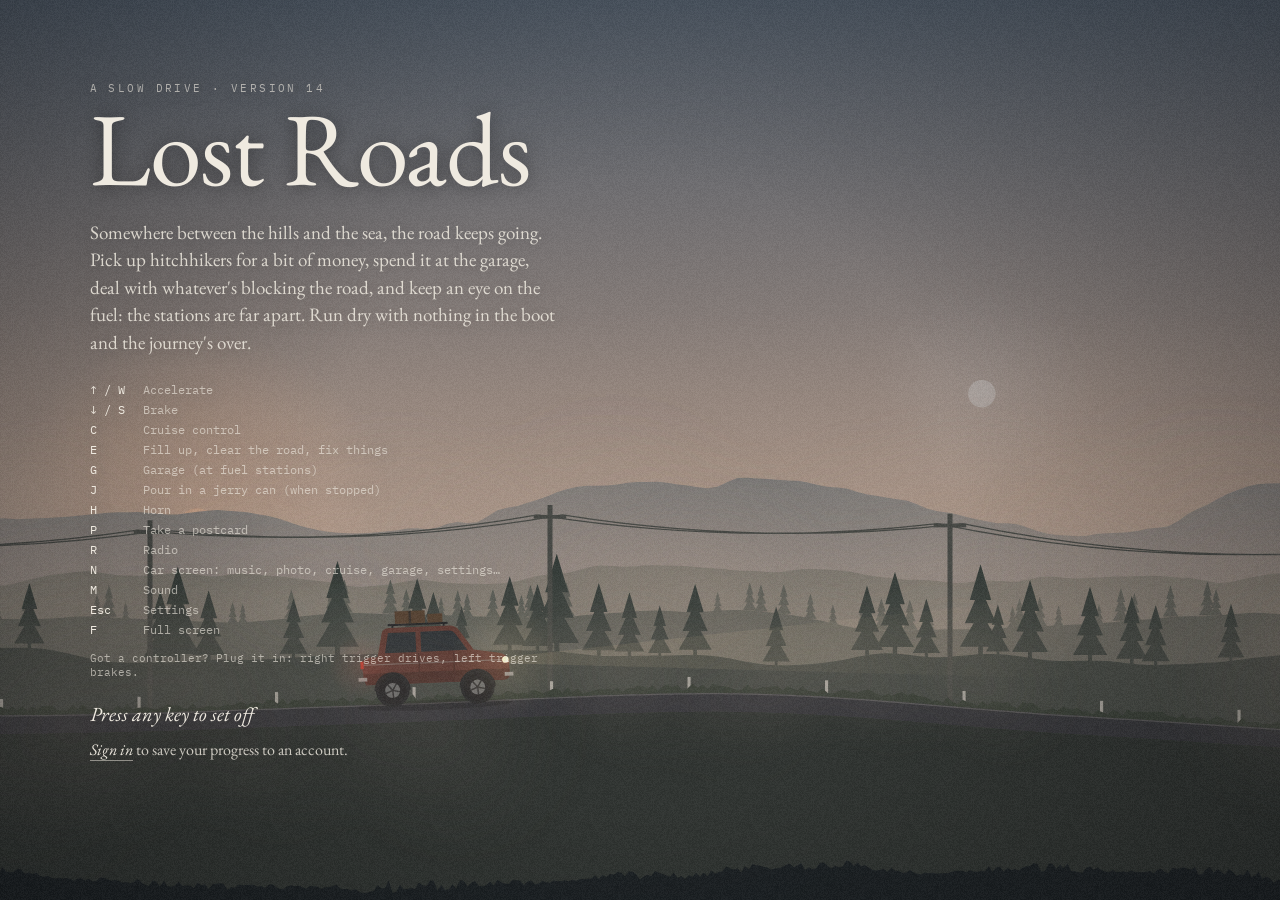
==== index.html @ 3a545d9d "Add files via upload" ====
<!doctype html>
<html lang="en">
<head>
  <meta charset="utf-8">
  <meta name="viewport" content="width=device-width, initial-scale=1, viewport-fit=cover">
  <title>Lost Roads</title>
  <meta name="description" content="A slow drive through the fog. No timer, no finish line.">
  <meta name="theme-color" content="#1b2026">
  <link rel="icon" href="favicon.svg" type="image/svg+xml">
  <link rel="apple-touch-icon" href="icons/icon-180.png">
  <link rel="manifest" href="manifest.webmanifest">
  <meta name="mobile-web-app-capable" content="yes">
  <meta name="apple-mobile-web-app-capable" content="yes">
  <meta name="apple-mobile-web-app-status-bar-style" content="black-translucent">
  <meta name="apple-mobile-web-app-title" content="Lost Roads">
  <meta name="format-detection" content="telephone=no">
  <link rel="preconnect" href="https://fonts.googleapis.com">
  <link rel="preconnect" href="https://fonts.gstatic.com" crossorigin>
  <link href="https://fonts.googleapis.com/css2?family=EB+Garamond:ital,wght@0,400;0,500;1,400&family=IBM+Plex+Mono:wght@400;500&display=swap" rel="stylesheet">
  <link rel="stylesheet" href="css/style.css?v=14">
</head>
<body class="game">
  <canvas id="scene" aria-label="A car driving along a foggy road"></canvas>
  <div id="flash"></div>

  <header class="hud hud-top">
    <div class="where">
      <div id="place" class="place"></div>
      <div id="region" class="meta"></div>
      <div id="passenger" class="meta passenger"></div>
    </div>
    <div class="odo">
      <button type="button" id="screenBtn" class="hud-link">Music</button>
      <button type="button" id="settingsBtn" class="hud-link">Settings</button>
    </div>
  </header>

  <footer class="hud hud-bottom">
    <div class="gauges">
      <div class="speedo" id="speedo" aria-label="Speedometer">
        <svg viewBox="0 0 120 120" aria-hidden="true">
          <circle cx="60" cy="60" r="57" class="sp-face"/>
          <g id="spTicks"></g>
          <text x="60" y="44" class="sp-unit">MPH</text>
          <text x="60" y="103" class="sp-cruise" id="spCruise">CRUISE</text>
          <g id="spNeedle"><line x1="60" y1="66" x2="60" y2="14" class="sp-needle"/></g>
          <circle cx="60" cy="60" r="4.5" class="sp-hub"/>
        </svg>
        <div class="odo-window" id="odo" aria-label="Odometer, miles"></div>
        <span id="speed" class="sr-only">0 mph</span>
        <span id="speedLabel" class="sr-only"></span>
        <span id="km" class="sr-only"></span>
      </div>
      <div class="gauge">
        <span class="meta">Fuel</span>
        <span class="bar"><i id="fuel"></i></span>
        <span id="nextFuel" class="sub"></span>
      </div>
      <div class="gauge">
        <span class="meta">Jerry cans</span>
        <span id="cans" class="cans"></span>
      </div>
      <div class="gauge">
        <span class="meta">Money</span>
        <span id="money" class="num">&pound;0</span>
      </div>
    </div>
    <div id="prompt" class="prompt"></div>
    <nav class="links">
      <a href="album.html" id="albumLink">Album</a>
      <a href="leaderboard.html" id="boardLink">Leaderboard</a>
      <button type="button" id="radioBtn">Radio off</button>
      <button type="button" id="soundBtn">Sound on</button>
    </nav>
  </footer>

  <section id="intro">
    <p class="kicker">A slow drive · Version 14</p>
    <h1>Lost Roads</h1>
    <p class="lede">Somewhere between the hills and the sea, the road keeps going. Pick up hitchhikers for a bit of money, spend it at the garage, deal with whatever's blocking the road, and keep an eye on the fuel: the stations are far apart. Run dry with nothing in the boot and the journey's over.</p>
    <dl class="keys touch-keys">
      <dt>Drive</dt><dd>Hold to go</dd>
      <dt>Brake</dt><dd>Hold to slow down</dd>
      <dt>Car screen</dt><dd>Music, photos, cruise, horn, settings and more</dd>
      <dt>Stop</dt><dd>Next to a hitchhiker to give them a lift</dd>
    </dl>
    <dl class="keys desk-keys">
      <dt>&uarr; / W</dt><dd>Accelerate</dd>
      <dt>&darr; / S</dt><dd>Brake</dd>
      <dt>C</dt><dd>Cruise control</dd>
      <dt>E</dt><dd>Fill up, clear the road, fix things</dd>
      <dt>G</dt><dd>Garage (at fuel stations)</dd>
      <dt>J</dt><dd>Pour in a jerry can (when stopped)</dd>
      <dt>H</dt><dd>Horn</dd>
      <dt>P</dt><dd>Take a postcard</dd>
      <dt>R</dt><dd>Radio</dd>
      <dt>N</dt><dd>Car screen: music, photo, cruise, garage, settings…</dd>
      <dt>M</dt><dd>Sound</dd>
      <dt>Esc</dt><dd>Settings</dd>
      <dt>F</dt><dd>Full screen</dd>
    </dl>
    <p class="gamepad-note desk-only">Got a controller? Plug it in: right trigger drives, left trigger brakes.</p>
    <p class="go"><span class="desktop-only">Press any key to set off</span><span class="touch-only">Tap to set off</span></p>
    <p id="resume" class="meta"></p>
    <p class="intro-acct" id="introAcct"></p>
    <p class="rotate-hint">Turn your phone sideways for a wider view of the road.</p>
  </section>

  <div id="touch" aria-hidden="true">
    <button type="button" data-act="brake">Brake</button>
    <div class="mid">
      <button type="button" data-act="action" class="small wide" hidden>Use can</button>
      <button type="button" data-act="action2" class="small wide" hidden>Garage</button>
    </div>
    <button type="button" data-act="go">Drive</button>
  </div>


  <div id="spotifyDock" aria-label="Spotify player">
    <div class="dock-head"><span class="meta">Radio · Spotify</span><button type="button" id="dockHide" class="dock-btn">Hide</button></div>
    <div id="spotifyEmbed"></div>
  </div>

  <button type="button" id="carplayBtn" class="carplay-side" aria-label="Open the car screen">
    <svg viewBox="0 0 24 24" aria-hidden="true"><rect x="4" y="4" width="6.5" height="6.5" rx="1.6"/><rect x="13.5" y="4" width="6.5" height="6.5" rx="1.6"/><rect x="4" y="13.5" width="6.5" height="6.5" rx="1.6"/><rect x="13.5" y="13.5" width="6.5" height="6.5" rx="1.6"/></svg>
    <span>Car screen</span>
  </button>

  <div id="carScreen" aria-hidden="true"></div>

  <aside id="settings" aria-hidden="true">
    <div class="sheet" role="dialog" aria-modal="true" aria-labelledby="settingsTitle">
      <header class="sheet-head">
        <div>
          <p class="kicker">Pulled over</p>
          <h2 id="settingsTitle">Settings</h2>
        </div>
        <button type="button" id="closeSettings" class="link">Back to the road</button>
      </header>


      <section id="accountSection">
        <h3>Account</h3>
        <div id="acctOut">
          <p class="note lead">Sign in to keep your progress and postcards safe, carry on from any phone or computer, and get your furthest journey on the <a href="leaderboard.html">leaderboard</a>.</p>
          <form id="acctForm" autocomplete="on">
            <label class="field"><span class="meta">Username</span><span class="field-row"><input type="text" id="acctUser" name="username" autocomplete="username" autocapitalize="none" spellcheck="false" maxlength="20"></span></label>
            <label class="field"><span class="meta">Password</span><span class="field-row"><input type="password" id="acctPass" name="password" autocomplete="current-password" maxlength="200"></span></label>
            <div class="acct-actions">
              <button type="submit" id="acctSignIn" class="link">Sign in</button>
              <button type="button" id="acctCreate" class="link">Create account</button>
            </div>
          </form>
          <p class="note error" id="acctError"></p>
          <p class="note small">There's no email address, so a forgotten password can't be reset. Pick one you'll remember.</p>
        </div>
        <div id="acctIn">
          <p class="acct-name">Signed in as <em id="acctName"></em></p>
          <p class="note" id="acctStatus">Your progress saves to your account automatically.</p>
          <div class="acct-actions">
            <a href="leaderboard.html" class="link">Leaderboard</a>
            <button type="button" id="acctSave" class="link">Save now</button>
            <button type="button" id="acctSignOut" class="link">Sign out</button>
          </div>
        </div>
      </section>
      <section>
        <h3>Engine</h3>
        <div class="choices" id="engineChoices">
          <label><input type="radio" name="engine" value="petrol"><span class="name">Old petrol</span><span class="desc">The estate's own four-cylinder. Warm, a little tired.</span></label>
          <label><input type="radio" name="engine" value="diesel"><span class="name">Farm diesel</span><span class="desc">A low clatter, like a Land Rover on a cold morning.</span></label>
          <label><input type="radio" name="engine" value="twostroke"><span class="name">Two-stroke</span><span class="desc">Thin and buzzy, like a moped that's been pushed too hard.</span></label>
          <label><input type="radio" name="engine" value="electric"><span class="name">Electric</span><span class="desc">A soft rising whine. Silent when you stop.</span></label>
          <label><input type="radio" name="engine" value="off"><span class="name">No engine</span><span class="desc">Just the road, the wind and the rain.</span></label>
        </div>
        <label class="slider"><span class="meta">Engine volume</span><input type="range" id="engineVol" min="0" max="1" step="0.05"></label>
      </section>

      <section>
        <h3>Radio</h3>
        <div class="choices" id="radioChoices">
          <label><input type="radio" name="radio" value="off"><span class="name">Off</span><span class="desc">Nothing playing.</span></label>
          <label><input type="radio" name="radio" value="builtin"><span class="name">Car radio</span><span class="desc">Slow, hazy chords that drift along with you.</span></label>
          <label><input type="radio" name="radio" value="spotify"><span class="name">A Spotify link</span><span class="desc">Paste any playlist, album or song. Works for everyone.</span></label>
          <label><input type="radio" name="radio" value="account"><span class="name">Your Spotify account</span><span class="desc">Connect Spotify Premium and pick music on the car screen.</span></label>
        </div>
        <div id="accountRadioBox">
          <p class="note" id="spAcctText"></p>
          <div class="acct-actions">
            <button type="button" id="spOpenScreen" class="link">Open car screen</button>
            <button type="button" id="spDisconnect" class="link">Disconnect Spotify</button>
          </div>
        </div>
        <div id="spotifyBox">
          <label class="field">
            <span class="meta">Spotify link</span>
            <span class="field-row">
              <input type="text" id="spotifyLink" inputmode="url" autocomplete="off" spellcheck="false" placeholder="https://open.spotify.com/playlist/...">
              <button type="button" id="spotifyLoad" class="link">Play</button>
            </span>
          </label>
          <p class="note">In Spotify, open a playlist, album or song, choose <em>Share</em> and then <em>Copy link</em>, and paste it here. If you're logged in to Spotify in this browser you'll usually hear full songs. If not, Spotify plays 30-second previews. If nothing starts, press play on the Spotify player.</p>
          <p class="note error" id="spotifyError"></p>
        </div>
        <label class="slider" id="radioVolRow"><span class="meta">Car radio volume</span><input type="range" id="radioVol" min="0" max="1" step="0.05"></label>
      </section>

      <section id="rainSection">
        <h3>Rain</h3>
        <div class="choices" id="rainChoices">
          <label><input type="radio" name="rain" value="patter"><span class="name">Gentle patter</span><span class="desc">Soft, steady and close by, like rain on a tent.</span></label>
          <label><input type="radio" name="rain" value="downpour"><span class="name">Heavy downpour</span><span class="desc">Deep and roaring, with fat drops hitting the glass.</span></label>
          <label><input type="radio" name="rain" value="roof"><span class="name">Rain on the roof</span><span class="desc">Hollow drumming on the car roof, close and cosy.</span></label>
          <label><input type="radio" name="rain" value="off"><span class="name">No rain sound</span><span class="desc">You'll still see it.</span></label>
        </div>
        <label class="slider"><span class="meta">Rain volume</span><input type="range" id="rainVol" min="0" max="1" step="0.05"></label>
        <p class="note small">Choosing a style plays a short preview, even when it isn't raining.</p>
      </section>

      <section id="displaySection">
        <h3>Display</h3>
        <label class="check"><input type="checkbox" id="fullscreenToggle"><span class="name">Full screen</span><span class="desc">Hide the browser around the game.</span></label>
        <label class="check"><input type="checkbox" id="lowPower"><span class="name">Battery saver</span><span class="desc">Draws at a lower resolution with less rain. Smoother on older phones.</span></label>
        <p class="note small install-tip">On iPhone, tap <em>Share</em> then <em>Add to Home Screen</em> to play full screen like an app.</p>
      </section>

      <section>
        <h3>Sound</h3>
        <label class="check"><input type="checkbox" id="soundAll"><span class="name">Game sound on</span><span class="desc">Engine, road, rain and the car radio. Spotify has its own volume on its player.</span></label>
      </section>
    </div>
  </aside>

  <div id="caption" aria-live="polite"></div>

  <div id="minigame" aria-hidden="true"></div>

  <aside id="garage" aria-hidden="true">
    <div class="g-card" role="dialog" aria-labelledby="garageTitle">
      <header class="g-head">
        <div>
          <p class="kicker">Fuel station</p>
          <h2 id="garageTitle">The garage</h2>
        </div>
        <p class="g-money"><span class="meta">Money</span> <span id="garageMoney"></span></p>
      </header>
      <div id="garageList"></div>
      <button type="button" id="garageClose" class="link g-close">Back to the road</button>
    </div>
  </aside>

  <section id="gameover" aria-live="assertive">
    <div class="over-inner">
      <p class="kicker">End of the road</p>
      <h2>Out of fuel</h2>
      <p id="overText" class="over-text"></p>
      <dl id="overStats" class="over-stats"></dl>
      <button type="button" id="restartBtn" class="over-btn">Start a new journey</button>
      <a href="leaderboard.html" class="over-link" id="overBoard">See the leaderboard</a>
      <p class="meta over-note">Your postcards stay in your album.</p>
    </div>
  </section>

  <div id="toast" role="status" aria-live="polite"></div>

  <script src="js/shared.js?v=14"></script>
  <script src="js/audio.js?v=14"></script>
  <script src="js/spotify.js?v=14"></script>
  <script src="js/account.js?v=14"></script>
  <script src="js/spotify-config.js?v=14"></script>
  <script src="js/spotify-account.js?v=14"></script>
  <script src="js/carscreen.js?v=14"></script>
  <script src="js/minigames.js?v=14"></script>
  <script src="js/game.js?v=14"></script>
</body>
</html>
---- css/style.css ----
:root {
  --paper: #ebe5d8;
  --ink: #2a2824;
  --ink-soft: #6d6556;
  --light: #efeae0;
  --light-soft: rgba(239, 234, 224, 0.62);
  --serif: "EB Garamond", Georgia, "Times New Roman", serif;
  --mono: "IBM Plex Mono", ui-monospace, Menlo, Consolas, monospace;
}

* { box-sizing: border-box; }

html, body { margin: 0; height: 100%; }

body {
  font-family: var(--serif);
  -webkit-font-smoothing: antialiased;
}

/* ------------------------------------------------------------------ */
/* Game                                                                */
/* ------------------------------------------------------------------ */

body.game {
  background: #1b2026;
  color: var(--light);
  overflow: hidden;
  user-select: none;
  -webkit-user-select: none;
  touch-action: none;
}

#scene {
  position: fixed;
  inset: 0;
  display: block;
}

.meta {
  font-family: var(--mono);
  font-size: 11px;
  letter-spacing: 0.14em;
  text-transform: uppercase;
  color: var(--light-soft);
}

.num {
  font-family: var(--mono);
  font-size: 15px;
  letter-spacing: 0.02em;
}

.hud {
  position: fixed;
  left: 0;
  right: 0;
  display: flex;
  justify-content: space-between;
  gap: 24px;
  padding: max(22px, env(safe-area-inset-top)) 32px 22px;
  pointer-events: none;
  text-shadow: 0 1px 12px rgba(0, 0, 0, 0.35);
  opacity: 0;
  transition: opacity 1.2s ease 0.3s;
}

body.driving .hud { opacity: 1; }

.hud-top { top: 0; align-items: flex-start; }

.hud-bottom {
  bottom: 0;
  align-items: flex-end;
  padding-bottom: max(22px, env(safe-area-inset-bottom));
}

.place {
  font-size: 30px;
  font-style: italic;
  line-height: 1.1;
  margin-bottom: 4px;
}

.place.show { animation: arrive 2.4s ease both; }

@keyframes arrive {
  from { opacity: 0; transform: translateY(4px); filter: blur(3px); }
  to { opacity: 1; transform: none; filter: none; }
}

.odo {
  display: flex;
  flex-direction: column;
  align-items: flex-end;
  gap: 4px;
}

.gauges { display: flex; gap: 34px; }

.gauge { display: flex; flex-direction: column; gap: 6px; }

.bar {
  display: block;
  width: 120px;
  height: 3px;
  margin-top: 7px;
  background: rgba(239, 234, 224, 0.2);
}

.bar i {
  display: block;
  height: 100%;
  width: 100%;
  background: var(--light);
  transition: width 0.3s linear;
}

.bar i.low { background: #d98a6a; }

.prompt {
  flex: 1;
  text-align: center;
  font-style: italic;
  font-size: 19px;
  min-height: 1em;
}

.links {
  display: flex;
  gap: 20px;
  pointer-events: auto;
}

.links a,
.links button {
  font: inherit;
  font-family: var(--mono);
  font-size: 11px;
  letter-spacing: 0.14em;
  text-transform: uppercase;
  color: var(--light-soft);
  background: none;
  border: 0;
  padding: 0 0 2px;
  cursor: pointer;
  text-decoration: none;
  border-bottom: 1px solid transparent;
}

.links a:hover,
.links button:hover { color: var(--light); border-bottom-color: currentColor; }

/* Intro */
#intro {
  position: fixed;
  left: clamp(24px, 7vw, 110px);
  top: clamp(36px, 9vh, 110px);
  max-width: 470px;
  text-shadow: 0 1px 18px rgba(0, 0, 0, 0.4);
  transition: opacity 1.4s ease, transform 1.4s ease;
}

body.driving #intro {
  opacity: 0;
  transform: translateY(8px);
  pointer-events: none;
}

.kicker {
  font-family: var(--mono);
  font-size: 11px;
  letter-spacing: 0.22em;
  text-transform: uppercase;
  color: var(--light-soft);
  margin: 0 0 6px;
}

#intro h1 {
  font-weight: 400;
  font-size: clamp(56px, 9vw, 104px);
  line-height: 0.92;
  letter-spacing: -0.01em;
  margin: 0 0 22px;
}

.lede {
  font-size: 19px;
  line-height: 1.45;
  margin: 0 0 26px;
  color: rgba(239, 234, 224, 0.86);
}

.keys {
  display: grid;
  grid-template-columns: auto 1fr;
  gap: 5px 18px;
  margin: 0 0 28px;
  font-family: var(--mono);
  font-size: 12px;
}

.keys dt { color: var(--light); }
.keys dd { margin: 0; color: var(--light-soft); }

.go {
  font-style: italic;
  font-size: 20px;
  margin: 0 0 10px;
  animation: breathe 3.2s ease-in-out infinite;
}

@keyframes breathe { 50% { opacity: 0.45; } }

#resume { text-transform: none; letter-spacing: 0.02em; font-size: 12px; line-height: 1.5; }

.touch-only { display: none; }

/* Touch controls */
#touch { display: none; }

@media (pointer: coarse) {
  .desktop-only { display: none; }
  .touch-only { display: inline; }

  #touch {
    position: fixed;
    left: 0;
    right: 0;
    bottom: 0;
    display: flex;
    justify-content: space-between;
    align-items: flex-end;
    padding: 0 18px max(18px, env(safe-area-inset-bottom));
    opacity: 0;
    transition: opacity 1s ease;
  }

  body.driving #touch { opacity: 1; }

  #touch button {
    font-family: var(--mono);
    font-size: 11px;
    letter-spacing: 0.16em;
    text-transform: uppercase;
    color: var(--light);
    background: rgba(20, 24, 28, 0.18);
    border: 1px solid rgba(239, 234, 224, 0.4);
    border-radius: 50%;
    width: 92px;
    height: 92px;
    touch-action: none;
  }

  #touch button[data-act="photo"] {
    width: 74px;
    height: 74px;
    border-radius: 50%;
    margin-bottom: 9px;
  }

  #touch button:active { background: rgba(239, 234, 224, 0.18); }

  .hud-bottom { bottom: 112px; }
  .hud-bottom .links { display: none; }
  .hud { padding-left: 20px; padding-right: 20px; }
  .place { font-size: 24px; }
  .gauges { gap: 22px; }
  .bar { width: 80px; }
}

/* Flash + toast */
#flash {
  position: fixed;
  inset: 0;
  background: #fff;
  opacity: 0;
  pointer-events: none;
}

#flash.go { animation: flash 0.7s ease-out; }

@keyframes flash { 0% { opacity: 0.55; } 100% { opacity: 0; } }

#toast {
  position: fixed;
  top: 84px;
  left: 50%;
  transform: translate(-50%, -6px);
  font-style: italic;
  font-size: 18px;
  color: var(--light);
  text-shadow: 0 1px 12px rgba(0, 0, 0, 0.5);
  opacity: 0;
  pointer-events: none;
  transition: opacity 0.6s ease, transform 0.6s ease;
  white-space: nowrap;
}

#toast.show { opacity: 1; transform: translate(-50%, 0); }

/* ------------------------------------------------------------------ */
/* Album                                                               */
/* ------------------------------------------------------------------ */

body.album {
  background: var(--paper);
  color: var(--ink);
  min-height: 100%;
}

.album-wrap {
  max-width: 1180px;
  margin: 0 auto;
  padding: 56px 32px 96px;
}

.album-head {
  display: flex;
  justify-content: space-between;
  align-items: flex-end;
  gap: 24px;
  border-bottom: 1px solid rgba(42, 40, 36, 0.25);
  padding-bottom: 22px;
  margin-bottom: 44px;
}

.album-head h1 {
  font-weight: 400;
  font-size: clamp(44px, 6vw, 68px);
  line-height: 1;
  margin: 6px 0 0;
}

.album .kicker { color: var(--ink-soft); }

.album a,
.album button.link {
  font-family: var(--mono);
  font-size: 11px;
  letter-spacing: 0.14em;
  text-transform: uppercase;
  color: var(--ink);
  background: none;
  border: 0;
  padding: 0 0 2px;
  border-bottom: 1px solid rgba(42, 40, 36, 0.35);
  text-decoration: none;
  cursor: pointer;
}

.album a:hover,
.album button.link:hover { border-bottom-color: var(--ink); }

.cards {
  display: grid;
  grid-template-columns: repeat(auto-fill, minmax(320px, 1fr));
  gap: 52px 40px;
}

.card { margin: 0; }

.card img {
  display: block;
  width: 100%;
  height: auto;
  box-shadow: 0 1px 2px rgba(40, 30, 20, 0.18), 0 10px 24px -12px rgba(40, 30, 20, 0.35);
  transition: transform 0.4s ease;
}

.card:nth-child(3n + 1) img { transform: rotate(-0.6deg); }
.card:nth-child(3n + 2) img { transform: rotate(0.4deg); }
.card img:hover { transform: rotate(0deg) translateY(-2px); }

.card figcaption {
  display: flex;
  justify-content: space-between;
  align-items: baseline;
  gap: 12px;
  margin-top: 14px;
}

.card .cap-place { font-style: italic; font-size: 20px; }

.card .cap-actions { display: flex; gap: 16px; }

.empty {
  max-width: 460px;
  font-size: 21px;
  line-height: 1.5;
  color: var(--ink-soft);
}

.empty em { color: var(--ink); }

@media (max-width: 600px) {
  .album-wrap { padding: 36px 20px 72px; }
  .album-head { flex-direction: column; align-items: flex-start; }
  .cards { grid-template-columns: 1fr; }
}

/* ------------------------------------------------------------------ */
/* Settings                                                            */
/* ------------------------------------------------------------------ */

.hud-link {
  pointer-events: none;
  margin-top: 10px;
  font-family: var(--mono);
  font-size: 11px;
  letter-spacing: 0.14em;
  text-transform: uppercase;
  color: var(--light-soft);
  background: none;
  border: 0;
  border-bottom: 1px solid transparent;
  padding: 0 0 2px;
  cursor: pointer;
}

body.driving .hud-link { pointer-events: auto; }

.hud-link:hover { color: var(--light); border-bottom-color: currentColor; }

#settings {
  position: fixed;
  inset: 0;
  z-index: 20;
  display: flex;
  justify-content: flex-end;
  background: rgba(12, 14, 18, 0.35);
  opacity: 0;
  pointer-events: none;
  transition: opacity 0.35s ease;
}

#settings.open { opacity: 1; pointer-events: auto; }

#settings .sheet {
  width: min(460px, 100%);
  height: 100%;
  overflow-y: auto;
  background: var(--paper);
  color: var(--ink);
  padding: 40px 36px 60px;
  transform: translateX(24px);
  transition: transform 0.35s ease;
  user-select: text;
  -webkit-user-select: text;
  touch-action: pan-y;
}

#settings.open .sheet { transform: none; }

.sheet-head {
  display: flex;
  justify-content: space-between;
  align-items: flex-end;
  gap: 16px;
  padding-bottom: 18px;
  border-bottom: 1px solid rgba(42, 40, 36, 0.25);
}

.sheet .kicker { color: var(--ink-soft); }

.sheet h2 {
  font-weight: 400;
  font-size: 44px;
  line-height: 1;
  margin: 4px 0 0;
}

.sheet section {
  padding: 26px 0 8px;
  border-bottom: 1px solid rgba(42, 40, 36, 0.14);
}

.sheet section:last-child { border-bottom: 0; }

.sheet h3 {
  font-family: var(--mono);
  font-weight: 500;
  font-size: 11px;
  letter-spacing: 0.18em;
  text-transform: uppercase;
  color: var(--ink-soft);
  margin: 0 0 12px;
}

.sheet .meta { color: var(--ink-soft); }

.sheet button.link {
  font-family: var(--mono);
  font-size: 11px;
  letter-spacing: 0.14em;
  text-transform: uppercase;
  color: var(--ink);
  background: none;
  border: 0;
  border-bottom: 1px solid rgba(42, 40, 36, 0.35);
  padding: 0 0 2px;
  cursor: pointer;
  white-space: nowrap;
}

.sheet button.link:hover { border-bottom-color: var(--ink); }

.choices { display: flex; flex-direction: column; }

.choices label,
.check {
  display: grid;
  grid-template-columns: 22px 1fr;
  column-gap: 8px;
  padding: 9px 0;
  cursor: pointer;
}

.choices input,
.check input {
  grid-row: span 2;
  margin: 6px 0 0;
  accent-color: #7a3e30;
  width: 15px;
  height: 15px;
}

.choices .name,
.check .name { font-size: 20px; line-height: 1.2; }

.choices .desc,
.check .desc { font-size: 15px; color: var(--ink-soft); line-height: 1.35; }

.choices label:has(input:checked) .name { font-style: italic; }

.slider {
  display: flex;
  align-items: center;
  justify-content: space-between;
  gap: 18px;
  padding: 14px 0 12px;
}

.slider input { flex: 0 0 55%; accent-color: #7a3e30; }

#spotifyBox { display: none; padding: 6px 0 4px 30px; }
#spotifyBox.show { display: block; }

.field { display: block; }

.field-row {
  display: flex;
  align-items: flex-end;
  gap: 14px;
  margin-top: 6px;
}

.field input {
  flex: 1;
  min-width: 0;
  font-family: var(--mono);
  font-size: 13px;
  color: var(--ink);
  background: transparent;
  border: 0;
  border-bottom: 1px solid rgba(42, 40, 36, 0.4);
  padding: 6px 0;
  outline: none;
}

.field input:focus { border-bottom-color: var(--ink); }

.note {
  font-size: 15px;
  line-height: 1.45;
  color: var(--ink-soft);
  margin: 12px 0 0;
}

.note.error { color: #8e3a2a; font-style: italic; min-height: 0; }
.note.error:empty { display: none; }

/* Spotify player that rides along in the corner */
#spotifyDock {
  position: fixed;
  right: 32px;
  bottom: 64px;
  width: 320px;
  z-index: 5;
  display: none;
  transition: transform 0.4s ease, opacity 0.4s ease;
}

body.driving #spotifyDock.show { display: block; }

#spotifyDock.tucked { transform: translateY(calc(100% - 26px)); opacity: 0.85; }
#spotifyDock.tucked #spotifyEmbed { visibility: hidden; }

.dock-head {
  display: flex;
  justify-content: space-between;
  align-items: center;
  margin-bottom: 6px;
  text-shadow: 0 1px 10px rgba(0, 0, 0, 0.4);
}

.dock-btn {
  font-family: var(--mono);
  font-size: 11px;
  letter-spacing: 0.14em;
  text-transform: uppercase;
  color: var(--light-soft);
  background: none;
  border: 0;
  padding: 0;
  cursor: pointer;
}

.dock-btn:hover { color: var(--light); }

#spotifyEmbed iframe { display: block; border: 0; border-radius: 12px; }

@media (pointer: coarse) {
  #spotifyDock {
    left: 16px;
    right: 16px;
    width: auto;
    top: 96px;
    bottom: auto;
  }
  #spotifyDock.tucked { transform: none; }
  #settings .sheet { padding: 28px 22px 48px; }
  .field input { font-size: 16px; }
}


/* ------------------------------------------------------------------ */
/* Phone vs computer                                                   */
/* ------------------------------------------------------------------ */

.touch-keys, .rotate-hint, .install-tip { display: none; }
body.device-touch .touch-keys { display: grid; }
body.device-touch .desk-keys,
body.device-touch .desk-only { display: none; }
body.device-touch.ios .install-tip { display: block; }
body.no-fullscreen label:has(#fullscreenToggle) { display: none; }

.gamepad-note {
  font-family: var(--mono);
  font-size: 11px;
  color: var(--light-soft);
  margin: -14px 0 22px;
}

body.hide-cursor, body.hide-cursor * { cursor: none !important; }

/* computer: roomier HUD on big screens */
@media (min-width: 1600px) and (pointer: fine) {
  .place { font-size: 36px; }
  .num { font-size: 17px; }
  .meta, .links a, .links button, .hud-link { font-size: 12px; }
  .bar { width: 160px; }
}

/* phone: touch controls */
body.device-touch #touch .mid {
  display: flex;
  gap: 12px;
  align-items: flex-end;
  margin-bottom: 9px;
}
body.device-touch #touch button.small {
  width: 64px;
  height: 64px;
  font-size: 10px;
}
body.device-touch #touch button.on {
  background: rgba(239, 234, 224, 0.85);
  color: #1b2026;
}

/* phone held upright */
@media (pointer: coarse) and (orientation: portrait) {
  body.device-touch .rotate-hint {
    display: block;
    font-style: italic;
    font-size: 16px;
    color: var(--light-soft);
    margin-top: 18px;
  }
  #intro { top: max(36px, env(safe-area-inset-top)); left: 24px; right: 24px; }
  #intro h1 { font-size: 64px; }
  .lede { font-size: 17px; }
}

/* phone on its side: short screen, controls at the edges */
@media (pointer: coarse) and (orientation: landscape) and (max-height: 520px) {
  #intro {
    top: max(16px, env(safe-area-inset-top));
    left: max(28px, env(safe-area-inset-left));
    max-width: 60vw;
  }
  #intro h1 { font-size: 52px; margin-bottom: 10px; }
  .lede { font-size: 15px; margin-bottom: 12px; }
  .touch-keys { margin-bottom: 12px; }
  .kicker { margin-bottom: 2px; }
  #touch {
    padding-left: max(18px, env(safe-area-inset-left));
    padding-right: max(18px, env(safe-area-inset-right));
  }
  #touch button { width: 84px; height: 84px; }
  body.device-touch #touch button.small { width: 56px; height: 56px; }
  .hud { padding-left: max(20px, env(safe-area-inset-left)); padding-right: max(20px, env(safe-area-inset-right)); }
  .hud-top { padding-top: 12px; }
  .place { font-size: 20px; }
  .hud-bottom {
    top: 64px;
    bottom: auto;
    padding-top: 0;
    padding-bottom: 0;
    align-items: flex-start;
  }
  .gauges { gap: 22px; }
  #spotifyDock { top: 70px; left: auto; right: max(20px, env(safe-area-inset-right)); width: 300px; }
  #toast { top: 54px; font-size: 15px; }
}

/* ------------------------------------------------------------------ */
/* Account                                                             */
/* ------------------------------------------------------------------ */

#acctIn { display: none; }
body.signed-in #acctIn { display: block; }
body.signed-in #acctOut { display: none; }

.note.lead { margin: 0 0 6px; color: var(--ink); }
.note.small { font-size: 13px; }

#acctForm .field { margin-top: 12px; }
#acctForm .field input { font-size: 16px; }

.acct-actions {
  display: flex;
  gap: 22px;
  margin: 18px 0 4px;
}

.acct-actions button[disabled] { opacity: 0.4; cursor: default; }

.acct-name { font-size: 22px; margin: 0 0 4px; }

.intro-acct {
  font-size: 16px;
  color: rgba(239, 234, 224, 0.82);
  margin: 6px 0 0;
}

.intro-acct button {
  font: inherit;
  font-style: italic;
  color: var(--light);
  background: none;
  border: 0;
  border-bottom: 1px solid rgba(239, 234, 224, 0.5);
  padding: 0;
  cursor: pointer;
}


/* ------------------------------------------------------------------ */
/* Car screen                                                          */
/* ------------------------------------------------------------------ */

#accountRadioBox { display: none; padding: 4px 0 6px 30px; }
#accountRadioBox.show { display: block; }

#carScreen {
  --cs-bg: #111316;
  --cs-panel: #1a1d21;
  --cs-line: rgba(255, 255, 255, 0.08);
  --cs-text: #eef0f2;
  --cs-soft: rgba(238, 240, 242, 0.55);
  --cs-accent: #e8b27a;
  position: fixed;
  inset: 0;
  z-index: 15;
  display: flex;
  align-items: center;
  justify-content: flex-end;
  padding: 24px 32px 90px;
  pointer-events: none;
  opacity: 0;
  transition: opacity 0.3s ease;
  font-family: -apple-system, BlinkMacSystemFont, "Segoe UI", system-ui, Roboto, sans-serif;
  color: var(--cs-text);
  user-select: none;
  -webkit-user-select: none;
}

#carScreen.open { opacity: 1; }
#carScreen.open .cs-frame { pointer-events: auto; transform: none; }

.cs-frame {
  width: min(640px, 100%);
  height: min(380px, 100%);
  display: flex;
  background: var(--cs-bg);
  border-radius: 26px;
  border: 1px solid rgba(255, 255, 255, 0.06);
  box-shadow: 0 0 0 7px rgba(10, 11, 13, 0.85), 0 24px 60px -20px rgba(0, 0, 0, 0.7);
  overflow: hidden;
  transform: translateY(10px) scale(0.985);
  transition: transform 0.3s ease;
}

.cs-rail {
  flex: 0 0 72px;
  display: flex;
  flex-direction: column;
  align-items: center;
  gap: 8px;
  padding: 14px 0;
  background: #0b0c0e;
  border-right: 1px solid var(--cs-line);
}

.cs-rail button {
  width: 48px;
  height: 48px;
  border-radius: 14px;
  border: 0;
  background: transparent;
  color: var(--cs-soft);
  display: grid;
  place-items: center;
  cursor: pointer;
}

.cs-rail button.active { background: #22262b; color: var(--cs-text); }
.cs-rail button:hover { color: var(--cs-text); }
.cs-rail svg { width: 24px; height: 24px; fill: none; stroke: currentColor; stroke-width: 1.8; stroke-linecap: round; stroke-linejoin: round; }
.cs-clock { margin-top: auto; font-size: 13px; font-weight: 600; font-variant-numeric: tabular-nums; color: var(--cs-text); }
#carScreen.signed-out .cs-rail [data-view] { visibility: hidden; }

.cs-main { position: relative; flex: 1; min-width: 0; }

.cs-view { display: none; position: absolute; inset: 0; padding: 22px 24px; overflow-y: auto; }
.cs-view.active { display: block; }
.cs-view h4 { margin: 0 0 14px; font-size: 22px; font-weight: 650; letter-spacing: -0.01em; }

.cs-now { display: flex; gap: 24px; align-items: center; height: 100%; }
.cs-art {
  flex: 0 0 auto;
  width: min(210px, 38%);
  aspect-ratio: 1;
  border-radius: 12px;
  background: #23272c center / cover no-repeat;
  box-shadow: 0 10px 30px -10px rgba(0, 0, 0, 0.8);
}
.cs-meta { flex: 1; min-width: 0; }
.cs-title { margin: 0; font-size: 22px; font-weight: 650; line-height: 1.2; white-space: nowrap; overflow: hidden; text-overflow: ellipsis; }
.cs-artist { margin: 4px 0 16px; font-size: 16px; color: var(--cs-soft); line-height: 1.35; }
.cs-progress { display: flex; align-items: center; gap: 10px; font-size: 12px; color: var(--cs-soft); font-variant-numeric: tabular-nums; }
.cs-bar { flex: 1; height: 4px; border-radius: 2px; background: rgba(255, 255, 255, 0.14); overflow: hidden; }
.cs-bar i { display: block; height: 100%; width: 0; background: var(--cs-text); border-radius: 2px; }
.cs-controls { display: flex; align-items: center; justify-content: center; gap: 22px; margin: 16px 0 10px; }
.cs-controls button { border: 0; background: none; color: var(--cs-text); width: 46px; height: 46px; display: grid; place-items: center; cursor: pointer; border-radius: 50%; }
.cs-controls button svg { width: 26px; height: 26px; }
.cs-controls .cs-big { width: 62px; height: 62px; background: var(--cs-text); color: var(--cs-bg); }
.cs-controls .cs-big svg { width: 28px; height: 28px; }
.cs-controls button:active { transform: scale(0.94); }
.cs-volume { display: flex; align-items: center; gap: 10px; color: var(--cs-soft); }
.cs-volume svg { width: 20px; height: 20px; fill: none; stroke: currentColor; stroke-width: 1.8; flex: 0 0 auto; }
.cs-volume input { flex: 1; accent-color: var(--cs-text); }
.cs-device { margin: 10px 0 0; font-size: 12px; color: var(--cs-accent); min-height: 1em; }

.cs-grid { display: grid; grid-template-columns: repeat(auto-fill, minmax(118px, 1fr)); gap: 16px; }
.cs-tile { border: 0; background: none; color: var(--cs-text); text-align: left; padding: 0; cursor: pointer; }
.cs-cover { display: block; aspect-ratio: 1; border-radius: 10px; background: #23272c center / cover no-repeat; margin-bottom: 7px; }
.cs-tile .cs-name { font-size: 13px; font-weight: 550; display: -webkit-box; -webkit-line-clamp: 2; -webkit-box-orient: vertical; overflow: hidden; }

.cs-list { display: flex; flex-direction: column; }
.cs-row { display: flex; align-items: center; gap: 12px; padding: 8px 4px; border: 0; border-bottom: 1px solid var(--cs-line); background: none; color: var(--cs-text); text-align: left; cursor: pointer; }
.cs-row:hover, .cs-tile:hover .cs-cover { filter: brightness(1.12); }
.cs-thumb { flex: 0 0 44px; height: 44px; border-radius: 6px; background: #23272c center / cover no-repeat; }
.cs-text { min-width: 0; display: flex; flex-direction: column; }
.cs-row .cs-name { font-size: 15px; font-weight: 550; white-space: nowrap; overflow: hidden; text-overflow: ellipsis; }
.cs-sub { font-size: 13px; color: var(--cs-soft); white-space: nowrap; overflow: hidden; text-overflow: ellipsis; }

#csSearch {
  width: 100%;
  font: inherit;
  font-size: 16px;
  color: var(--cs-text);
  background: #22262b;
  border: 0;
  border-radius: 12px;
  padding: 12px 14px;
  margin-bottom: 10px;
  outline: none;
  user-select: text;
}

.cs-empty { color: var(--cs-soft); font-size: 15px; }

.cs-connect { height: 100%; display: flex; flex-direction: column; align-items: center; justify-content: center; text-align: center; padding: 0 12px; }
.cs-badge { width: 56px; height: 56px; border-radius: 16px; background: #22262b; display: grid; place-items: center; margin-bottom: 14px; }
.cs-badge svg { width: 28px; height: 28px; fill: none; stroke: var(--cs-accent); stroke-width: 1.8; }
.cs-connect h4 { margin: 0 0 8px; }
.cs-connect p { margin: 0 0 16px; color: var(--cs-soft); font-size: 15px; line-height: 1.45; max-width: 380px; }
.cs-connect .cs-fine { font-size: 12px; margin: 14px 0 0; }
.cs-pill { font: inherit; font-size: 15px; font-weight: 600; color: #0d0f11; background: var(--cs-text); border: 0; border-radius: 999px; padding: 12px 24px; cursor: pointer; }

.cs-error { position: absolute; left: 24px; right: 24px; bottom: 10px; margin: 0; font-size: 13px; color: var(--cs-accent); pointer-events: none; }

/* phones: the screen takes over most of the display */
body.device-touch #carScreen { justify-content: center; padding: max(12px, env(safe-area-inset-top)) 12px 12px; }
body.device-touch .cs-frame { height: min(420px, 100%); }
@media (orientation: portrait) {
  body.device-touch #carScreen { align-items: flex-end; padding-bottom: max(12px, env(safe-area-inset-bottom)); }
  body.device-touch .cs-frame { height: min(560px, 78vh); flex-direction: column-reverse; }
  body.device-touch .cs-rail { flex: 0 0 64px; flex-direction: row; justify-content: space-around; padding: 0 8px; border-right: 0; border-top: 1px solid var(--cs-line); }
  body.device-touch .cs-clock { margin: 0; }
  body.device-touch .cs-now { flex-direction: column; text-align: center; gap: 16px; justify-content: center; }
  body.device-touch .cs-art { width: min(200px, 55%); }
  body.device-touch .cs-meta { width: 100%; }
}
body.device-touch.screen-open #touch { opacity: 0; pointer-events: none; }


/* ------------------------------------------------------------------ */
/* Journey: money, cans, passengers, game over                         */
/* ------------------------------------------------------------------ */

.passenger { margin-top: 6px; text-transform: none; letter-spacing: 0.03em; font-size: 12px; color: rgba(239, 234, 224, 0.75); }
.passenger:empty { display: none; }

.sub {
  font-family: var(--mono);
  font-size: 10px;
  letter-spacing: 0.06em;
  color: var(--light-soft);
  margin-top: 4px;
}

.cans { display: flex; gap: 5px; margin-top: 3px; }
.can {
  display: block;
  width: 11px;
  height: 15px;
  border: 1.5px solid rgba(239, 234, 224, 0.7);
  border-radius: 2px 5px 2px 2px;
}
.can.full { background: #c0533a; border-color: #e4b4a2; }
.can.empty { background: transparent; }
.can.none { border-style: dashed; border-color: rgba(239, 234, 224, 0.22); }

#caption {
  position: fixed;
  left: 50%;
  top: 124px;
  width: min(640px, calc(100% - 48px));
  transform: translate(-50%, 6px);
  text-align: center;
  font-style: italic;
  font-size: 20px;
  line-height: 1.4;
  color: var(--light);
  text-shadow: 0 1px 14px rgba(0, 0, 0, 0.6);
  opacity: 0;
  pointer-events: none;
  transition: opacity 0.6s ease, transform 0.6s ease;
}
#caption.show { opacity: 1; transform: translate(-50%, 0); }

#gameover {
  position: fixed;
  inset: 0;
  z-index: 25;
  display: flex;
  align-items: center;
  padding: 0 clamp(24px, 8vw, 120px);
  background: linear-gradient(90deg, rgba(14, 16, 20, 0.82), rgba(14, 16, 20, 0.35));
  opacity: 0;
  pointer-events: none;
  transition: opacity 1.2s ease;
}
#gameover.open { opacity: 1; pointer-events: auto; }
.over-inner { max-width: 460px; }
#gameover h2 { font-weight: 400; font-size: clamp(52px, 8vw, 88px); line-height: 0.95; margin: 0 0 16px; }
.over-text { font-size: 19px; line-height: 1.45; color: rgba(239, 234, 224, 0.86); margin: 0 0 22px; }
.over-stats {
  display: grid;
  grid-template-columns: auto 1fr;
  gap: 6px 22px;
  font-family: var(--mono);
  font-size: 13px;
  margin: 0 0 28px;
}
.over-stats dt { color: var(--light-soft); }
.over-stats dd { margin: 0; }
.over-btn {
  font: inherit;
  font-style: italic;
  font-size: 22px;
  color: var(--light);
  background: none;
  border: 0;
  border-bottom: 1px solid rgba(239, 234, 224, 0.6);
  padding: 0 0 3px;
  cursor: pointer;
}
.over-btn:hover { border-bottom-color: var(--light); }
.over-note { margin-top: 14px; text-transform: none; letter-spacing: 0.02em; }

body.device-touch #touch button.small.wide { width: auto; padding: 0 14px; border-radius: 32px; }
body.device-touch #touch button[hidden] { display: none; }
body.device-touch #touch .mid { gap: 8px; }
@media (pointer: coarse) {
  #caption { top: 150px; font-size: 16px; }
  .gauges { flex-wrap: wrap; row-gap: 10px; }
}
@media (pointer: coarse) and (orientation: landscape) and (max-height: 520px) {
  #caption { top: 84px; }
  body.device-touch #touch button.small { width: 52px; height: 52px; font-size: 9px; }
}

/* phones: make room for the extra buttons and prompts */
@media (pointer: coarse) and (orientation: portrait) {
  body.device-touch #touch { flex-wrap: wrap; align-items: flex-end; row-gap: 12px; }
  body.device-touch #touch .mid { order: -1; width: 100%; justify-content: center; margin-bottom: 0; }
  body.device-touch #touch > button { width: 88px; height: 88px; }
  body.device-touch #touch button.small { width: 56px; height: 56px; font-size: 9px; }
  .hud-bottom { bottom: 190px; flex-direction: column; align-items: flex-start; gap: 10px; }
  .hud-bottom .prompt { text-align: left; font-size: 16px; flex: none; }
  #toast { top: 132px; font-size: 15px; white-space: normal; width: calc(100% - 48px); text-align: center; }
  #caption { top: 180px; }
}
@media (pointer: coarse) and (orientation: landscape) and (max-height: 520px) {
  .hud-bottom { padding-right: 190px; }
  .hud-bottom .prompt { font-size: 15px; text-align: left; }
  #toast { white-space: normal; width: 50vw; text-align: center; }
}
@media (pointer: coarse) and (orientation: portrait) {
  .hud-bottom { top: 104px; bottom: auto; padding-top: 0; padding-right: 110px; }
  #toast { top: 360px; }
  #caption { top: 410px; }
}
@media (pointer: coarse) and (orientation: portrait) {
  #toast { top: 262px; }
  #caption { top: 300px; }
}


/* ------------------------------------------------------------------ */
/* Leaderboard                                                         */
/* ------------------------------------------------------------------ */

.board-intro { font-size: 20px; color: var(--ink-soft); margin: -20px 0 30px; max-width: 560px; }
.board-list { list-style: none; margin: 0; padding: 0; max-width: 640px; }
.board-list li {
  display: grid;
  grid-template-columns: 48px 1fr auto;
  align-items: baseline;
  padding: 12px 0;
  border-bottom: 1px solid rgba(42, 40, 36, 0.14);
}
.board-list .rank { font-family: var(--mono); font-size: 13px; color: var(--ink-soft); }
.board-list .who { font-size: 22px; }
.board-list .km { font-family: var(--mono); font-size: 15px; }
.board-list li:nth-child(-n + 3) .who { font-style: italic; }
.board-list li.mine { background: rgba(122, 62, 48, 0.08); padding-left: 10px; padding-right: 10px; margin: 0 -10px; }
.board-note { font-size: 16px; color: var(--ink-soft); margin-top: 26px; max-width: 560px; }
.over-link {
  display: inline-block;
  margin-left: 22px;
  font-family: var(--mono);
  font-size: 11px;
  letter-spacing: 0.14em;
  text-transform: uppercase;
  color: var(--light-soft);
  text-decoration: none;
  border-bottom: 1px solid rgba(239, 234, 224, 0.35);
}
.sheet a.link {
  font-family: var(--mono);
  font-size: 11px;
  letter-spacing: 0.14em;
  text-transform: uppercase;
  color: var(--ink);
  text-decoration: none;
  border-bottom: 1px solid rgba(42, 40, 36, 0.35);
  padding-bottom: 2px;
}
.sheet .note a { color: inherit; }

/* the on-screen controls only take taps once you're driving */
body:not(.driving) #touch { pointer-events: none; }


/* ------------------------------------------------------------------ */
/* Minigames and the garage                                            */
/* ------------------------------------------------------------------ */

#minigame, #garage {
  position: fixed;
  inset: 0;
  z-index: 30;
  display: flex;
  align-items: center;
  justify-content: center;
  padding: 16px;
  background: rgba(12, 14, 18, 0.55);
  opacity: 0;
  pointer-events: none;
  transition: opacity 0.3s ease;
}
#minigame.open, #garage.open { opacity: 1; pointer-events: auto; }

.mg-card, .g-card {
  width: min(860px, 100%);
  max-height: 100%;
  overflow: auto;
  background: var(--paper);
  color: var(--ink);
  padding: 22px 26px 20px;
  box-shadow: 0 30px 60px -20px rgba(0, 0, 0, 0.6);
}
.mg-head, .g-head { display: flex; justify-content: space-between; align-items: flex-end; gap: 16px; }
.mg-card .kicker, .g-card .kicker { color: var(--ink-soft); margin: 0 0 2px; }
.mg-card h2, .g-card h2 { font-weight: 400; font-size: 36px; line-height: 1; margin: 0; }
.mg-close {
  font-family: var(--mono); font-size: 11px; letter-spacing: 0.14em; text-transform: uppercase;
  color: var(--ink); background: none; border: 0; border-bottom: 1px solid rgba(42, 40, 36, 0.35); padding: 0 0 2px; cursor: pointer;
}
.mg-hint { font-size: 18px; line-height: 1.35; margin: 10px 0 12px; min-height: 2.7em; color: var(--ink); }
.mg-stage { position: relative; }
.mg-stage canvas { display: block; width: 100%; touch-action: none; cursor: crosshair; }
.mg-tap {
  position: absolute; right: 18px; bottom: 18px;
  width: 92px; height: 92px; border-radius: 50%;
  font-family: var(--mono); font-size: 13px; letter-spacing: 0.16em; text-transform: uppercase;
  color: #1b2026; background: #efe7d6; border: 0; cursor: pointer;
  box-shadow: 0 6px 16px -6px rgba(0, 0, 0, 0.6);
  touch-action: none;
}
.mg-tap:active { transform: scale(0.95); }
.mg-foot { display: flex; align-items: center; gap: 20px; margin-top: 14px; }
.mg-progress { flex: 1; height: 4px; background: rgba(42, 40, 36, 0.15); }
.mg-progress i { display: block; height: 100%; width: 0; background: #7a3e30; transition: width 0.2s linear; }
.mg-pay {
  font: inherit; font-style: italic; font-size: 16px; color: var(--ink-soft);
  background: none; border: 0; border-bottom: 1px solid rgba(42, 40, 36, 0.3); padding: 0 0 2px; cursor: pointer;
}
.mg-pay:disabled { opacity: 0.4; cursor: default; }

.g-card { width: min(560px, 100%); }
.g-money { margin: 0; font-family: var(--mono); font-size: 18px; }
.g-money .meta { color: var(--ink-soft); margin-right: 6px; }
#garageList { margin: 18px 0 10px; border-top: 1px solid rgba(42, 40, 36, 0.2); }
.g-item { display: flex; justify-content: space-between; align-items: center; gap: 18px; padding: 16px 0; border-bottom: 1px solid rgba(42, 40, 36, 0.14); }
.g-name { font-size: 22px; margin: 0 0 2px; }
.g-desc { font-size: 15px; color: var(--ink-soft); margin: 0; line-height: 1.4; }
.g-buy {
  flex: 0 0 auto;
  font-family: var(--mono); font-size: 12px; letter-spacing: 0.1em; text-transform: uppercase;
  color: var(--paper); background: #7a3e30; border: 0; padding: 10px 14px; cursor: pointer;
}
.g-buy:disabled { background: transparent; color: var(--ink-soft); border: 1px solid rgba(42, 40, 36, 0.25); cursor: default; }
.g-close {
  font-family: var(--mono); font-size: 11px; letter-spacing: 0.14em; text-transform: uppercase;
  color: var(--ink); background: none; border: 0; border-bottom: 1px solid rgba(42, 40, 36, 0.35); padding: 0 0 2px; cursor: pointer; margin-top: 8px;
}

@media (pointer: coarse) {
  .mg-card { padding: 14px 14px 14px; }
  .mg-card h2, .g-card h2 { font-size: 26px; }
  .mg-hint { font-size: 15px; margin: 6px 0 8px; }
  .mg-tap { width: 76px; height: 76px; right: 10px; bottom: 10px; }
}
@media (pointer: coarse) and (orientation: landscape) and (max-height: 520px) {
  #minigame { padding: 6px; }
  .mg-card { display: grid; grid-template-columns: 1fr 1.6fr; grid-template-rows: auto auto 1fr; column-gap: 14px; height: 100%; }
  .mg-head { grid-column: 1; }
  .mg-hint { grid-column: 1; }
  .mg-foot { grid-column: 1; flex-direction: column; align-items: flex-start; }
  .mg-progress { width: 100%; flex: none; }
  .mg-stage { grid-column: 2; grid-row: 1 / span 3; align-self: center; }
}


/* ------------------------------------------------------------------ */
/* v9: everything lives in the car screen                              */
/* ------------------------------------------------------------------ */

/* the old on-screen buttons are now apps on the car screen */
#screenBtn, #settingsBtn, .hud-bottom .links { display: none !important; }

.carplay-side {
  position: fixed;
  left: max(14px, env(safe-area-inset-left));
  top: 50%;
  transform: translateY(-50%);
  z-index: 6;
  display: flex;
  flex-direction: column;
  align-items: center;
  gap: 6px;
  padding: 12px 10px 10px;
  background: rgba(14, 16, 19, 0.55);
  border: 1px solid rgba(239, 234, 224, 0.18);
  border-radius: 16px;
  color: var(--light);
  cursor: pointer;
  opacity: 0;
  pointer-events: none;
  transition: opacity 1s ease, background 0.2s ease;
  backdrop-filter: blur(4px);
  -webkit-backdrop-filter: blur(4px);
}
body.driving .carplay-side { opacity: 1; pointer-events: auto; }
.carplay-side:hover { background: rgba(14, 16, 19, 0.8); }
.carplay-side svg { width: 26px; height: 26px; fill: none; stroke: currentColor; stroke-width: 1.8; }
.carplay-side span { font-family: var(--mono); font-size: 9px; letter-spacing: 0.14em; text-transform: uppercase; color: var(--light-soft); }
body.screen-open .carplay-side { opacity: 0; pointer-events: none; }

/* car screen home */
.cs-apps {
  display: grid;
  grid-template-columns: repeat(auto-fill, minmax(96px, 1fr));
  gap: 14px 10px;
}
.cs-app {
  display: flex;
  flex-direction: column;
  align-items: center;
  gap: 5px;
  border: 0;
  background: none;
  color: var(--cs-text);
  cursor: pointer;
  padding: 4px 0;
}
.cs-app:disabled { opacity: 0.38; cursor: default; }
.cs-app-icon {
  width: 58px;
  height: 58px;
  border-radius: 15px;
  display: grid;
  place-items: center;
  box-shadow: inset 0 1px 0 rgba(255, 255, 255, 0.12);
}
.cs-app-icon svg { width: 30px; height: 30px; fill: none; stroke: #f2f2ee; stroke-width: 1.7; stroke-linecap: round; stroke-linejoin: round; }
.cs-app.on .cs-app-icon { box-shadow: 0 0 0 2px var(--cs-accent), inset 0 1px 0 rgba(255, 255, 255, 0.12); }
.cs-app-name { font-size: 13px; font-weight: 600; }
.cs-app-sub { font-size: 11px; color: var(--cs-soft); text-align: center; line-height: 1.2; min-height: 1.2em; }

.cs-board { list-style: none; margin: 0; padding: 0; }
.cs-board li { display: grid; grid-template-columns: 30px 1fr auto; gap: 8px; padding: 9px 4px; border-bottom: 1px solid var(--cs-line); font-size: 15px; }
.cs-board li.mine { background: rgba(232, 178, 122, 0.12); }
.cs-rank { color: var(--cs-soft); font-variant-numeric: tabular-nums; }
.cs-who { font-weight: 600; }
.cs-km { font-variant-numeric: tabular-nums; }

/* garage extras */
.g-section { font-family: var(--mono); font-size: 11px; letter-spacing: 0.16em; text-transform: uppercase; color: var(--ink-soft); margin: 20px 0 4px; }
.g-swatches { display: grid; grid-template-columns: repeat(4, 1fr); gap: 10px; padding: 10px 0 14px; border-bottom: 1px solid rgba(42, 40, 36, 0.14); }
.g-swatch { display: flex; flex-direction: column; align-items: center; gap: 4px; background: none; border: 1px solid transparent; padding: 6px 2px; cursor: pointer; color: var(--ink); }
.g-swatch i { width: 34px; height: 34px; border-radius: 50%; box-shadow: inset 0 0 0 2px rgba(255, 255, 255, 0.25); }
.g-swatch span { font-size: 13px; }
.g-swatch em { font-family: var(--mono); font-size: 10px; font-style: normal; color: var(--ink-soft); }
.g-swatch.using { border-color: rgba(42, 40, 36, 0.4); }
.g-swatch:disabled:not(.using) { opacity: 0.45; cursor: default; }
.g-note { font-size: 13px; color: var(--ink-soft); margin: 12px 0 0; }

@media (pointer: coarse) and (orientation: landscape) and (max-height: 520px) {
  .carplay-side { top: auto; bottom: 120px; transform: none; padding: 8px; }
  .carplay-side span { display: none; }
}
@media (pointer: coarse) and (orientation: portrait) {
  .carplay-side { top: auto; bottom: 120px; transform: none; left: 50%; translate: -50% 0; flex-direction: row; padding: 10px 16px; }
}
@media (max-width: 520px) {
  .g-swatches { grid-template-columns: repeat(4, 1fr); }
  .cs-apps { grid-template-columns: repeat(4, 1fr); gap: 10px 4px; }
  .cs-app-icon { width: 50px; height: 50px; }
}
@media (pointer: coarse) and (orientation: portrait) {
  .carplay-side { bottom: max(34px, env(safe-area-inset-bottom)); }
}
@media (pointer: coarse) and (orientation: landscape) and (max-height: 520px) {
  .cs-apps { grid-template-columns: repeat(5, 1fr); gap: 8px 4px; }
  .cs-app-icon { width: 48px; height: 48px; border-radius: 13px; }
  .cs-app-icon svg { width: 24px; height: 24px; }
  .cs-view { padding: 14px 16px; }
}


/* ------------------------------------------------------------------ */
/* Speedometer and odometer                                            */
/* ------------------------------------------------------------------ */

.sr-only { position: absolute; width: 1px; height: 1px; overflow: hidden; clip: rect(0 0 0 0); }

.speedo { position: relative; width: 112px; height: 112px; flex: 0 0 auto; margin-bottom: -6px; }
.speedo svg { width: 100%; height: 100%; display: block; overflow: visible; }
.sp-face { fill: rgba(12, 14, 17, 0.55); stroke: rgba(239, 234, 224, 0.28); stroke-width: 1.2; }
.sp-tick { stroke: rgba(239, 234, 224, 0.75); stroke-width: 1; }
.sp-tick.major { stroke: var(--light); stroke-width: 1.8; }
.sp-num { fill: var(--light); font-family: var(--mono); font-size: 8.5px; text-anchor: middle; dominant-baseline: middle; }
.sp-unit { fill: var(--light-soft); font-family: var(--mono); font-size: 6.5px; letter-spacing: 0.18em; text-anchor: middle; }
.sp-cruise { fill: #8fc27d; font-family: var(--mono); font-size: 6px; letter-spacing: 0.16em; text-anchor: middle; opacity: 0; transition: opacity 0.3s; }
.speedo.cruise .sp-cruise { opacity: 1; }
.sp-needle { stroke: #e0805f; stroke-width: 2; stroke-linecap: round; }
.sp-hub { fill: #2a2d31; stroke: rgba(239, 234, 224, 0.6); stroke-width: 1; }
#spNeedle { transform-origin: 60px 60px; transform-box: view-box; }

.odo-window {
  position: absolute;
  left: 50%;
  top: 70.5%;
  transform: translate(-50%, -50%);
  display: flex;
  padding: 1.5px;
  background: #0b0c0d;
  border-radius: 2px;
  box-shadow: inset 0 0 0 1px rgba(239, 234, 224, 0.25);
}
.odo-wheel {
  width: 7.5px;
  height: 11px;
  overflow: hidden;
  position: relative;
  background: linear-gradient(#141516, #222426 45%, #222426 55%, #141516);
  margin-right: 0.5px;
}
.odo-wheel:last-child { margin-right: 0; background: linear-gradient(#cfc8b8, #efe8d8 45%, #efe8d8 55%, #cfc8b8); }
.odo-strip { position: absolute; left: 0; right: 0; top: 0; will-change: transform; }
.odo-strip b {
  display: block;
  height: 11px;
  line-height: 11px;
  font-family: var(--mono);
  font-weight: 500;
  font-size: 9.5px;
  text-align: center;
  color: #ece6d8;
}
.odo-wheel:last-child .odo-strip b { color: #1b1c1d; }
.odo-wheel::after {
  content: "";
  position: absolute;
  inset: 0;
  background: linear-gradient(rgba(0, 0, 0, 0.55), transparent 30%, transparent 70%, rgba(0, 0, 0, 0.55));
  pointer-events: none;
}

.gauges { align-items: flex-end; }

@media (pointer: coarse) {
  .speedo { width: 96px; height: 96px; }
  .odo-wheel { width: 6.5px; height: 10px; }
  .odo-strip b { height: 10px; line-height: 10px; font-size: 8.5px; }
}
@media (min-width: 1600px) and (pointer: fine) {
  .speedo { width: 128px; height: 128px; }
}

/* long presses in the minigames and on the driving buttons shouldn't select text or open menus */
#minigame, #touch, .mg-tap, .mg-stage canvas {
  -webkit-user-select: none; user-select: none;
  -webkit-touch-callout: none;
  -webkit-tap-highlight-color: transparent;
}
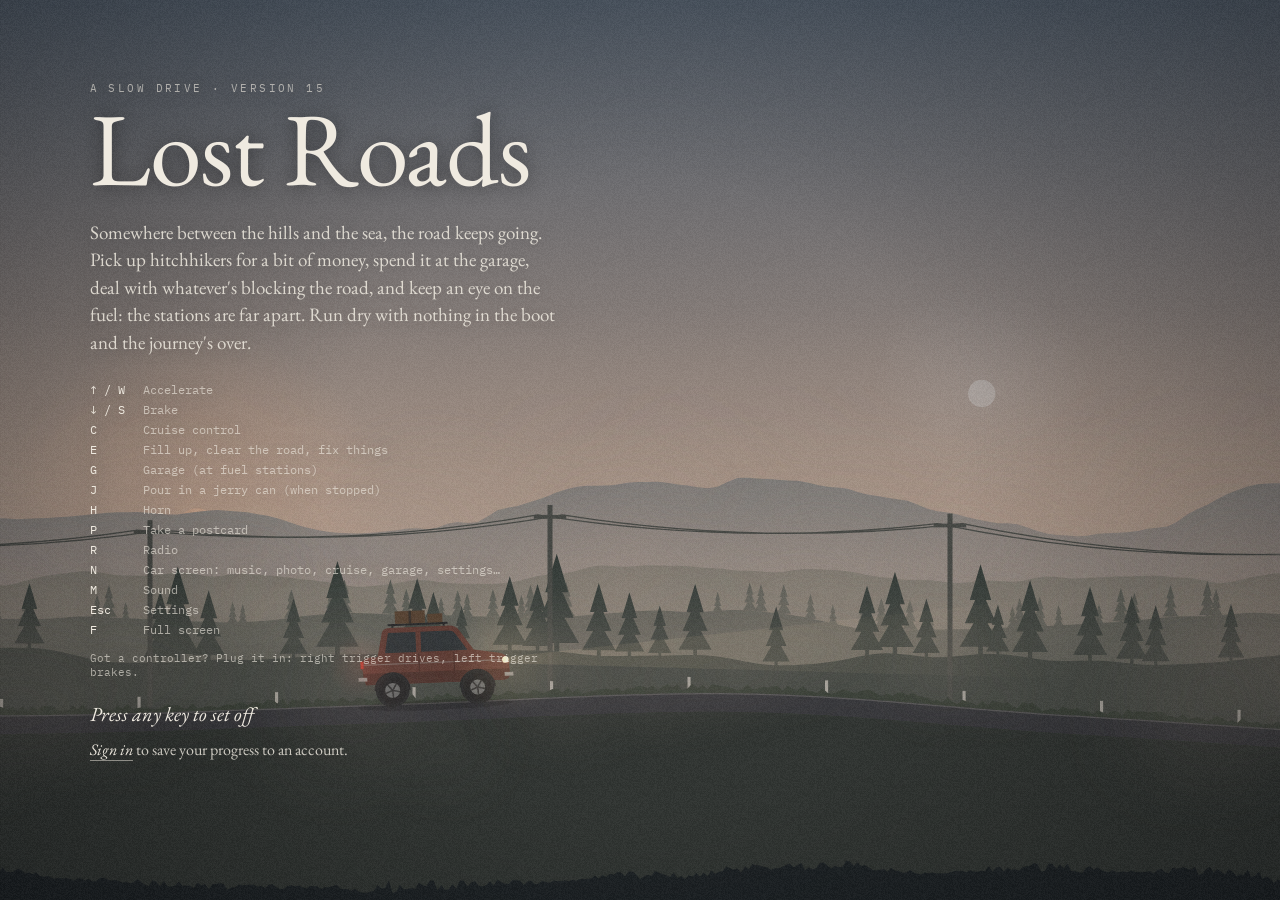
==== commit d3c0856c: "Add files via upload" ====
--- a/index.html
+++ b/index.html
@@ -17,7 +17,7 @@
   <link rel="preconnect" href="https://fonts.googleapis.com">
   <link rel="preconnect" href="https://fonts.gstatic.com" crossorigin>
   <link href="https://fonts.googleapis.com/css2?family=EB+Garamond:ital,wght@0,400;0,500;1,400&family=IBM+Plex+Mono:wght@400;500&display=swap" rel="stylesheet">
-  <link rel="stylesheet" href="css/style.css?v=14">
+  <link rel="stylesheet" href="css/style.css?v=15">
 </head>
 <body class="game">
   <canvas id="scene" aria-label="A car driving along a foggy road"></canvas>
@@ -75,7 +75,7 @@
   </footer>
 
   <section id="intro">
-    <p class="kicker">A slow drive · Version 14</p>
+    <p class="kicker">A slow drive · Version 15</p>
     <h1>Lost Roads</h1>
     <p class="lede">Somewhere between the hills and the sea, the road keeps going. Pick up hitchhikers for a bit of money, spend it at the garage, deal with whatever's blocking the road, and keep an eye on the fuel: the stations are far apart. Run dry with nothing in the boot and the journey's over.</p>
     <dl class="keys touch-keys">
@@ -263,14 +263,14 @@
 
   <div id="toast" role="status" aria-live="polite"></div>
 
-  <script src="js/shared.js?v=14"></script>
-  <script src="js/audio.js?v=14"></script>
-  <script src="js/spotify.js?v=14"></script>
-  <script src="js/account.js?v=14"></script>
-  <script src="js/spotify-config.js?v=14"></script>
-  <script src="js/spotify-account.js?v=14"></script>
-  <script src="js/carscreen.js?v=14"></script>
-  <script src="js/minigames.js?v=14"></script>
-  <script src="js/game.js?v=14"></script>
+  <script src="js/shared.js?v=15"></script>
+  <script src="js/audio.js?v=15"></script>
+  <script src="js/spotify.js?v=15"></script>
+  <script src="js/account.js?v=15"></script>
+  <script src="js/spotify-config.js?v=15"></script>
+  <script src="js/spotify-account.js?v=15"></script>
+  <script src="js/carscreen.js?v=15"></script>
+  <script src="js/minigames.js?v=15"></script>
+  <script src="js/game.js?v=15"></script>
 </body>
 </html>
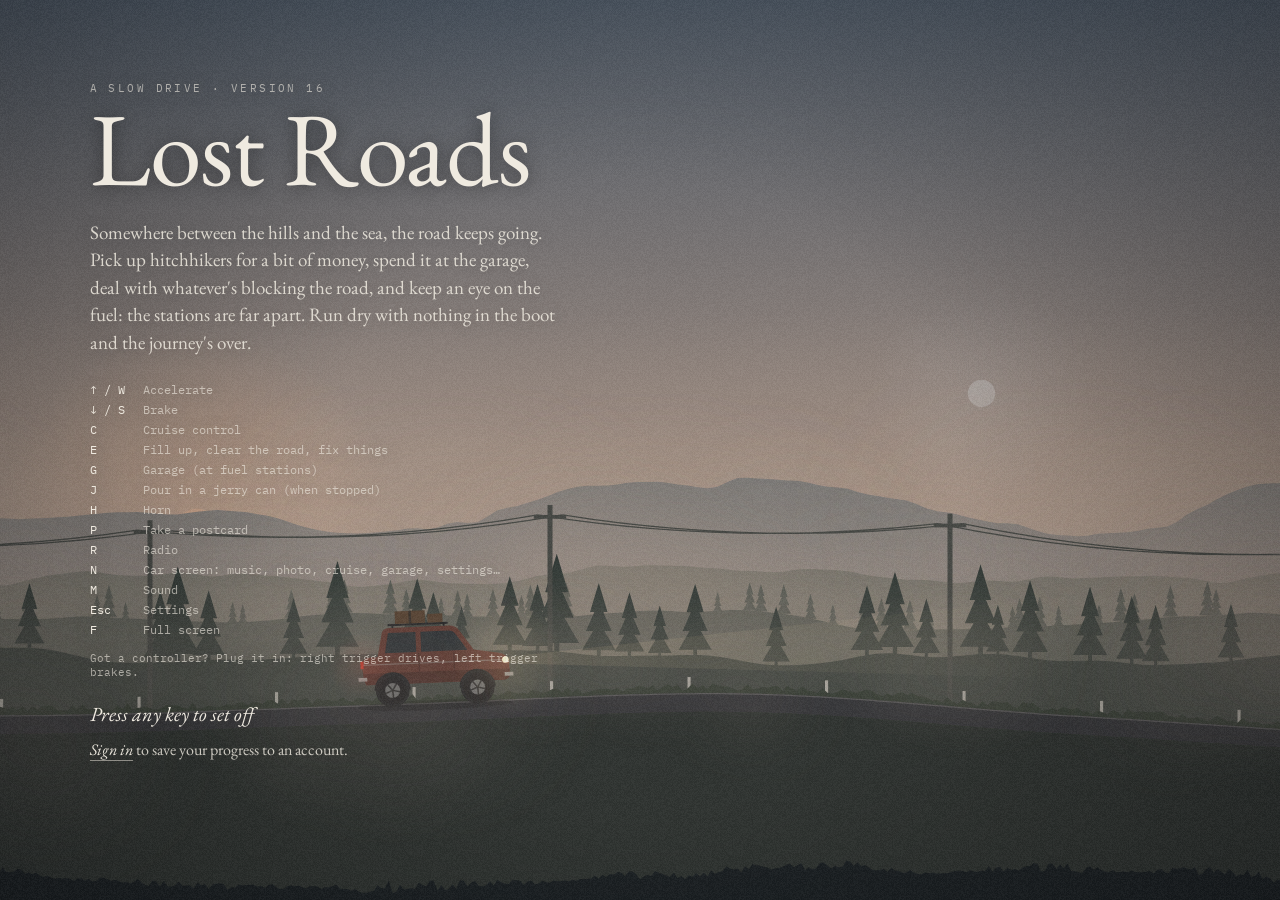
==== commit 1dff6283: "Add files via upload" ====
--- a/index.html
+++ b/index.html
@@ -17,7 +17,7 @@
   <link rel="preconnect" href="https://fonts.googleapis.com">
   <link rel="preconnect" href="https://fonts.gstatic.com" crossorigin>
   <link href="https://fonts.googleapis.com/css2?family=EB+Garamond:ital,wght@0,400;0,500;1,400&family=IBM+Plex+Mono:wght@400;500&display=swap" rel="stylesheet">
-  <link rel="stylesheet" href="css/style.css?v=15">
+  <link rel="stylesheet" href="css/style.css?v=16">
 </head>
 <body class="game">
   <canvas id="scene" aria-label="A car driving along a foggy road"></canvas>
@@ -75,7 +75,7 @@
   </footer>
 
   <section id="intro">
-    <p class="kicker">A slow drive · Version 15</p>
+    <p class="kicker">A slow drive · Version 16</p>
     <h1>Lost Roads</h1>
     <p class="lede">Somewhere between the hills and the sea, the road keeps going. Pick up hitchhikers for a bit of money, spend it at the garage, deal with whatever's blocking the road, and keep an eye on the fuel: the stations are far apart. Run dry with nothing in the boot and the journey's over.</p>
     <dl class="keys touch-keys">
@@ -263,14 +263,14 @@
 
   <div id="toast" role="status" aria-live="polite"></div>
 
-  <script src="js/shared.js?v=15"></script>
-  <script src="js/audio.js?v=15"></script>
-  <script src="js/spotify.js?v=15"></script>
-  <script src="js/account.js?v=15"></script>
-  <script src="js/spotify-config.js?v=15"></script>
-  <script src="js/spotify-account.js?v=15"></script>
-  <script src="js/carscreen.js?v=15"></script>
-  <script src="js/minigames.js?v=15"></script>
-  <script src="js/game.js?v=15"></script>
+  <script src="js/shared.js?v=16"></script>
+  <script src="js/audio.js?v=16"></script>
+  <script src="js/spotify.js?v=16"></script>
+  <script src="js/account.js?v=16"></script>
+  <script src="js/spotify-config.js?v=16"></script>
+  <script src="js/spotify-account.js?v=16"></script>
+  <script src="js/carscreen.js?v=16"></script>
+  <script src="js/minigames.js?v=16"></script>
+  <script src="js/game.js?v=16"></script>
 </body>
 </html>
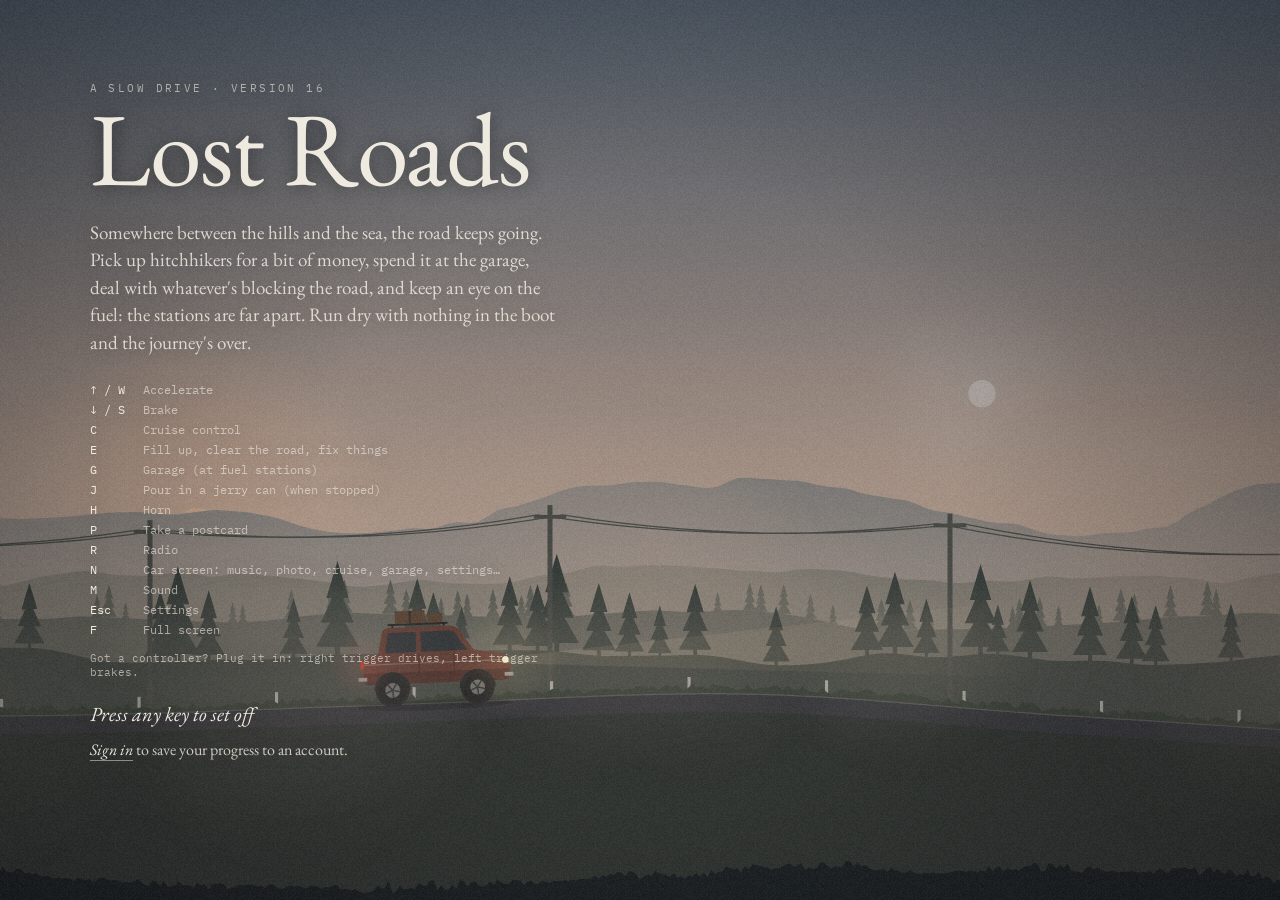
==== commit 94aacea9: "Add anonymous visit counter and hidden admin panel for all four sites - worker.js: /api/stats/hit (c" ====
--- a/index.html
+++ b/index.html
@@ -272,5 +272,6 @@
   <script src="js/carscreen.js?v=16"></script>
   <script src="js/minigames.js?v=16"></script>
   <script src="js/game.js?v=16"></script>
+  <script src="js/jt-stats.js?v=1" defer></script>
 </body>
 </html>
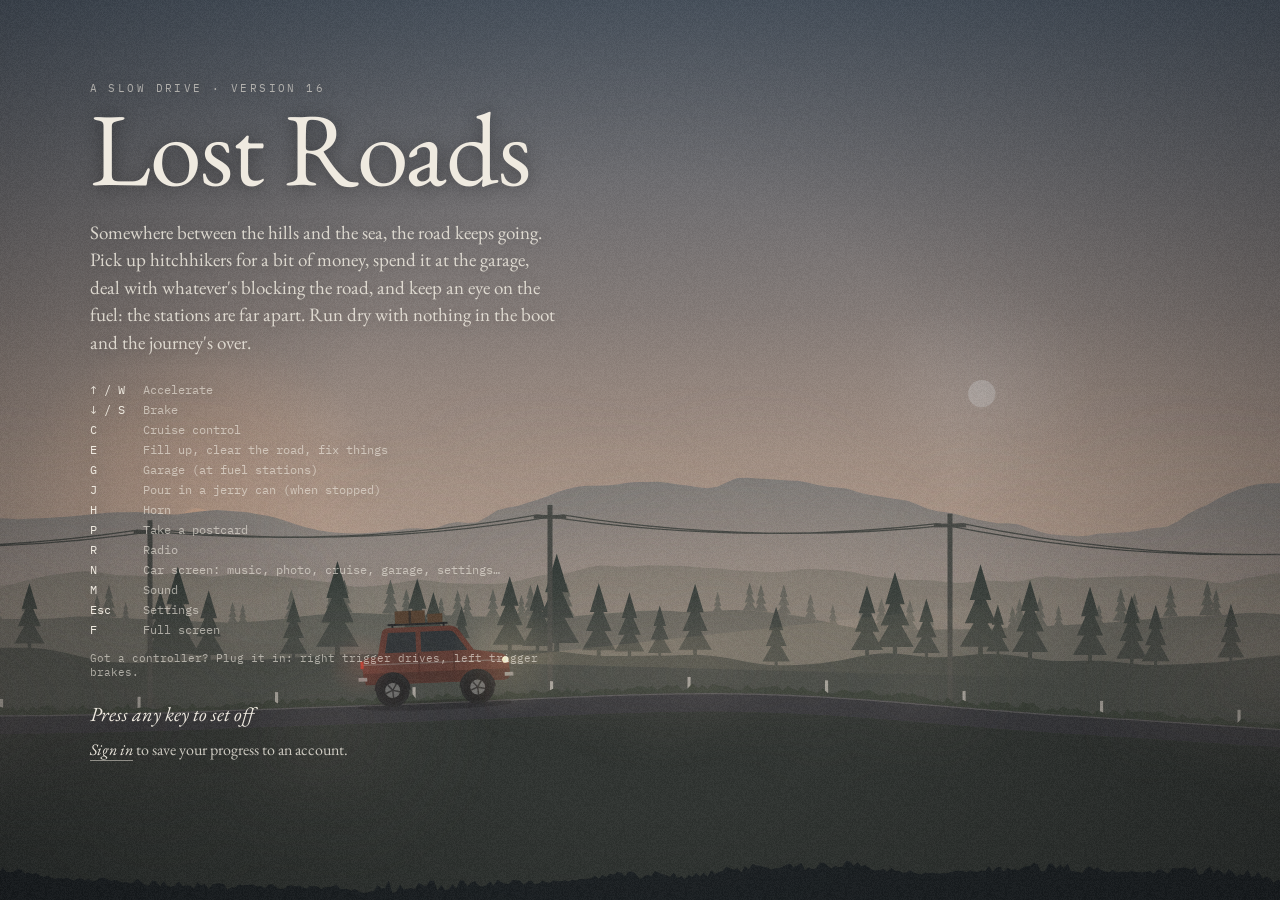
==== commit 82c7a188: "Admin panel v2: sources, audience, pages, times, features, errors, feedback, banner - New stats.js h" ====
--- a/index.html
+++ b/index.html
@@ -164,6 +164,13 @@
           </div>
         </div>
       </section>
+      <section id="feedbackSection" class="jt-fb-link" style="display:none">
+        <h3>Feedback</h3>
+        <p class="note">An idea, or something not working? Tell me.</p>
+        <div class="acct-actions">
+          <button type="button" id="feedbackBtn" class="link">Send feedback</button>
+        </div>
+      </section>
       <section>
         <h3>Engine</h3>
         <div class="choices" id="engineChoices">
@@ -272,6 +279,6 @@
   <script src="js/carscreen.js?v=16"></script>
   <script src="js/minigames.js?v=16"></script>
   <script src="js/game.js?v=16"></script>
-  <script src="js/jt-stats.js?v=1" defer></script>
+  <script src="js/jt-stats.js?v=2" defer></script>
 </body>
 </html>
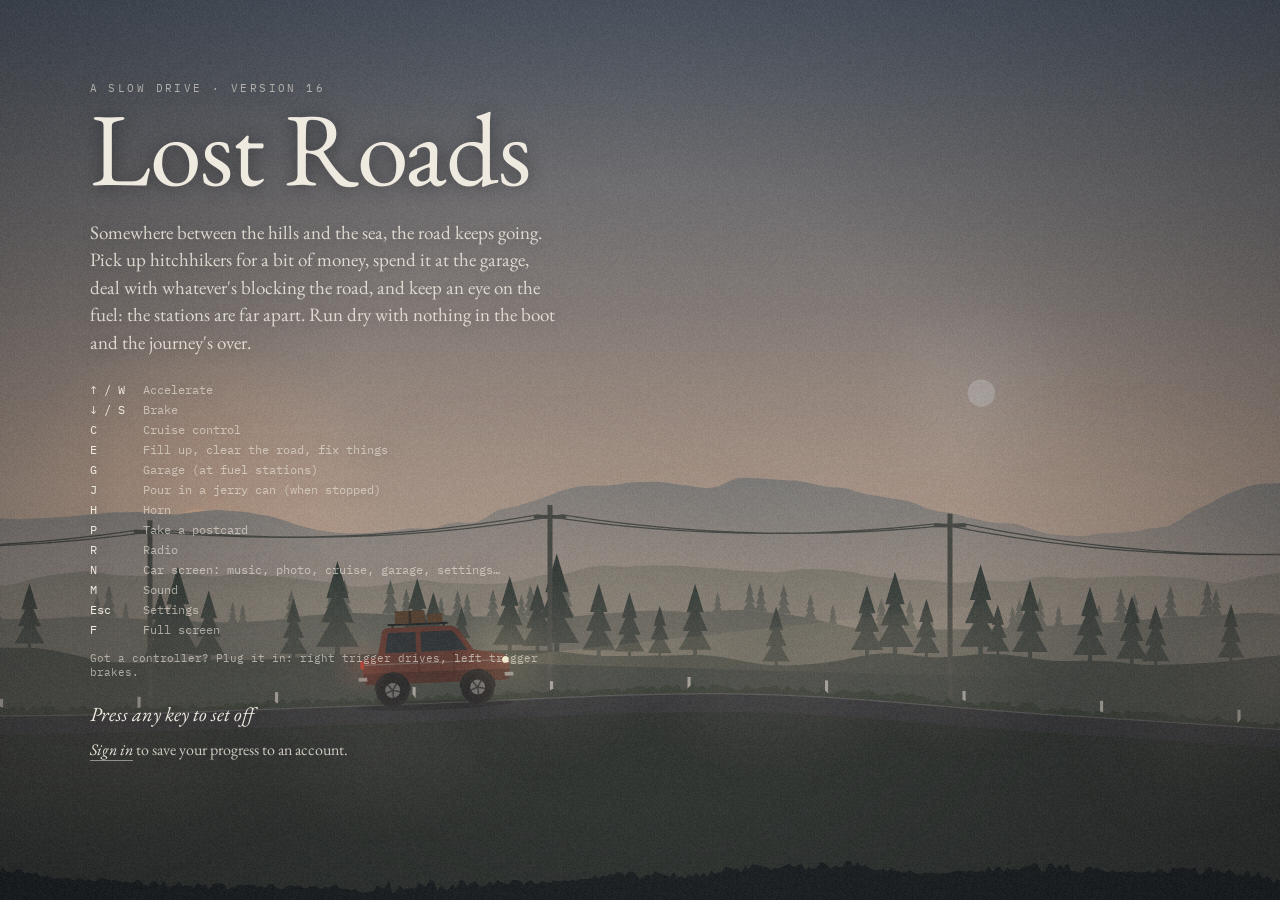
==== commit 255ce732: "Announcement banner always shows on the owner's device - On the owner's device the banner shows on e" ====
--- a/index.html
+++ b/index.html
@@ -279,6 +279,6 @@
   <script src="js/carscreen.js?v=16"></script>
   <script src="js/minigames.js?v=16"></script>
   <script src="js/game.js?v=16"></script>
-  <script src="js/jt-stats.js?v=2" defer></script>
+  <script src="js/jt-stats.js?v=3" defer></script>
 </body>
 </html>
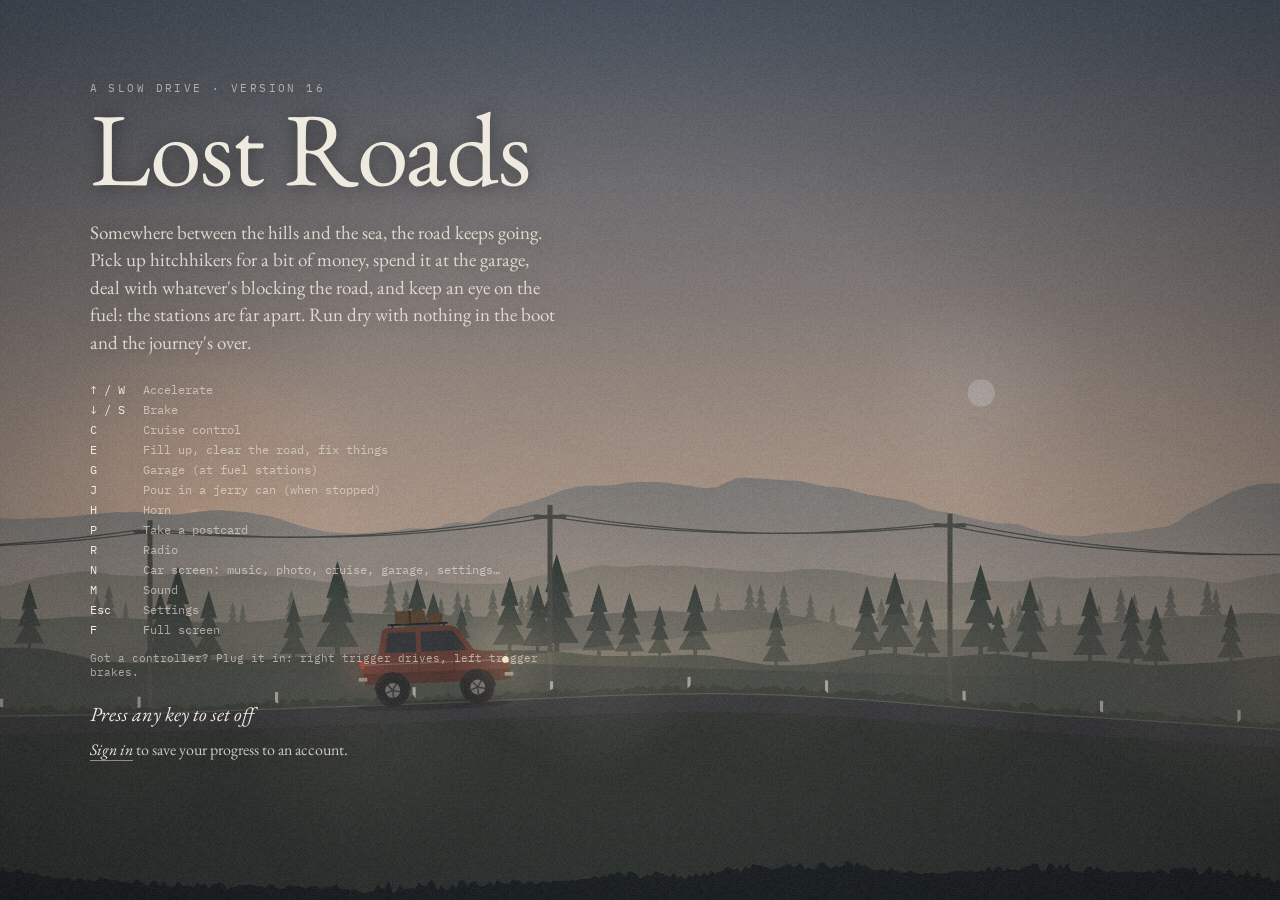
==== commit 0a3e01d8: "Accounts tab: count signed-in people with no setup The Accounts tab said 'could not be read' for Rev" ====
--- a/index.html
+++ b/index.html
@@ -279,6 +279,6 @@
   <script src="js/carscreen.js?v=16"></script>
   <script src="js/minigames.js?v=16"></script>
   <script src="js/game.js?v=16"></script>
-  <script src="js/jt-stats.js?v=3" defer></script>
+  <script src="js/jt-stats.js?v=4" defer></script>
 </body>
 </html>
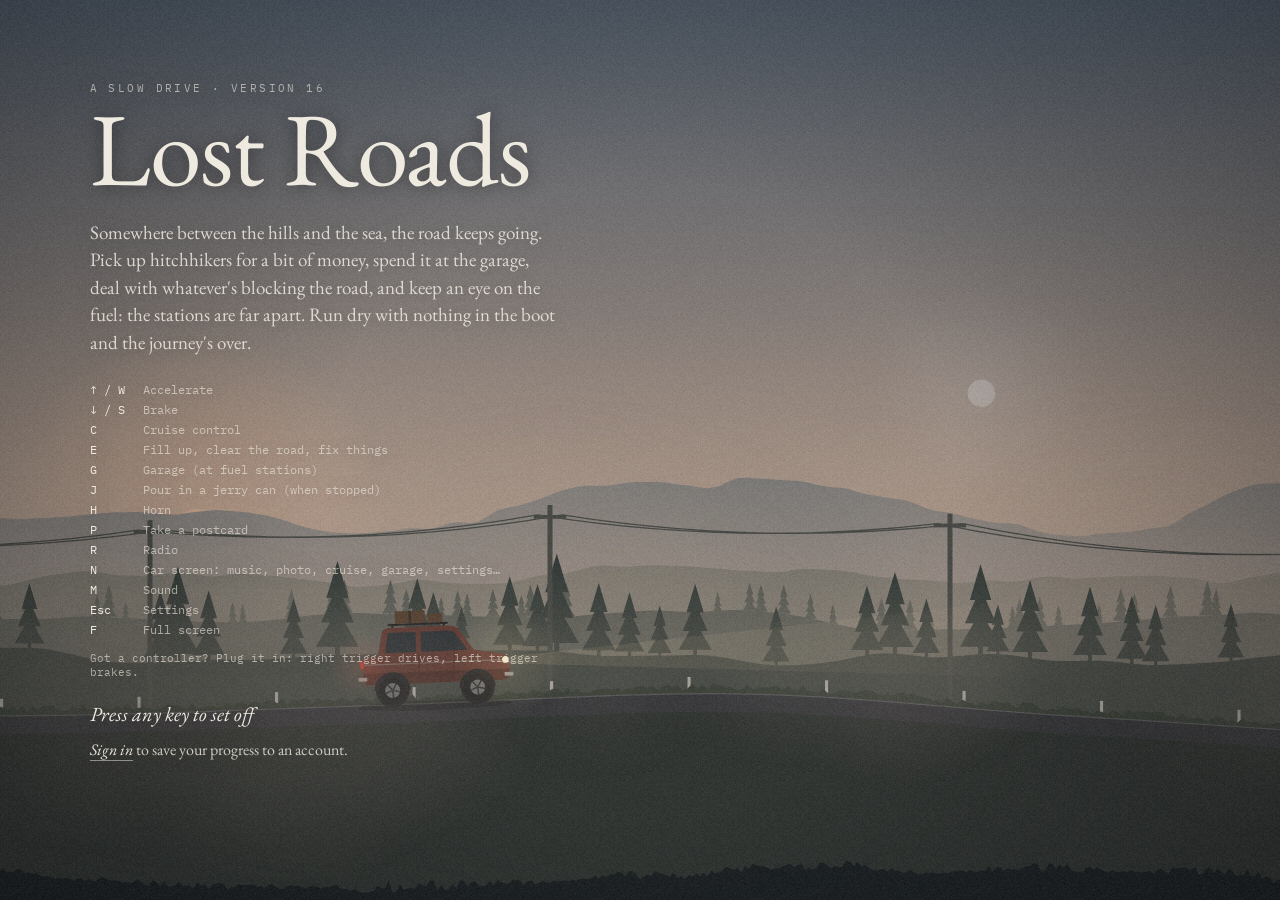
==== commit 420b15a4: "Add The Quiet Outside (survive3d) to the shared admin panel Co-Authored-By: Claude Opus 5.5 <noreply" ====
--- a/index.html
+++ b/index.html
@@ -279,6 +279,6 @@
   <script src="js/carscreen.js?v=16"></script>
   <script src="js/minigames.js?v=16"></script>
   <script src="js/game.js?v=16"></script>
-  <script src="js/jt-stats.js?v=4" defer></script>
+  <script src="js/jt-stats.js?v=5" defer></script>
 </body>
 </html>
